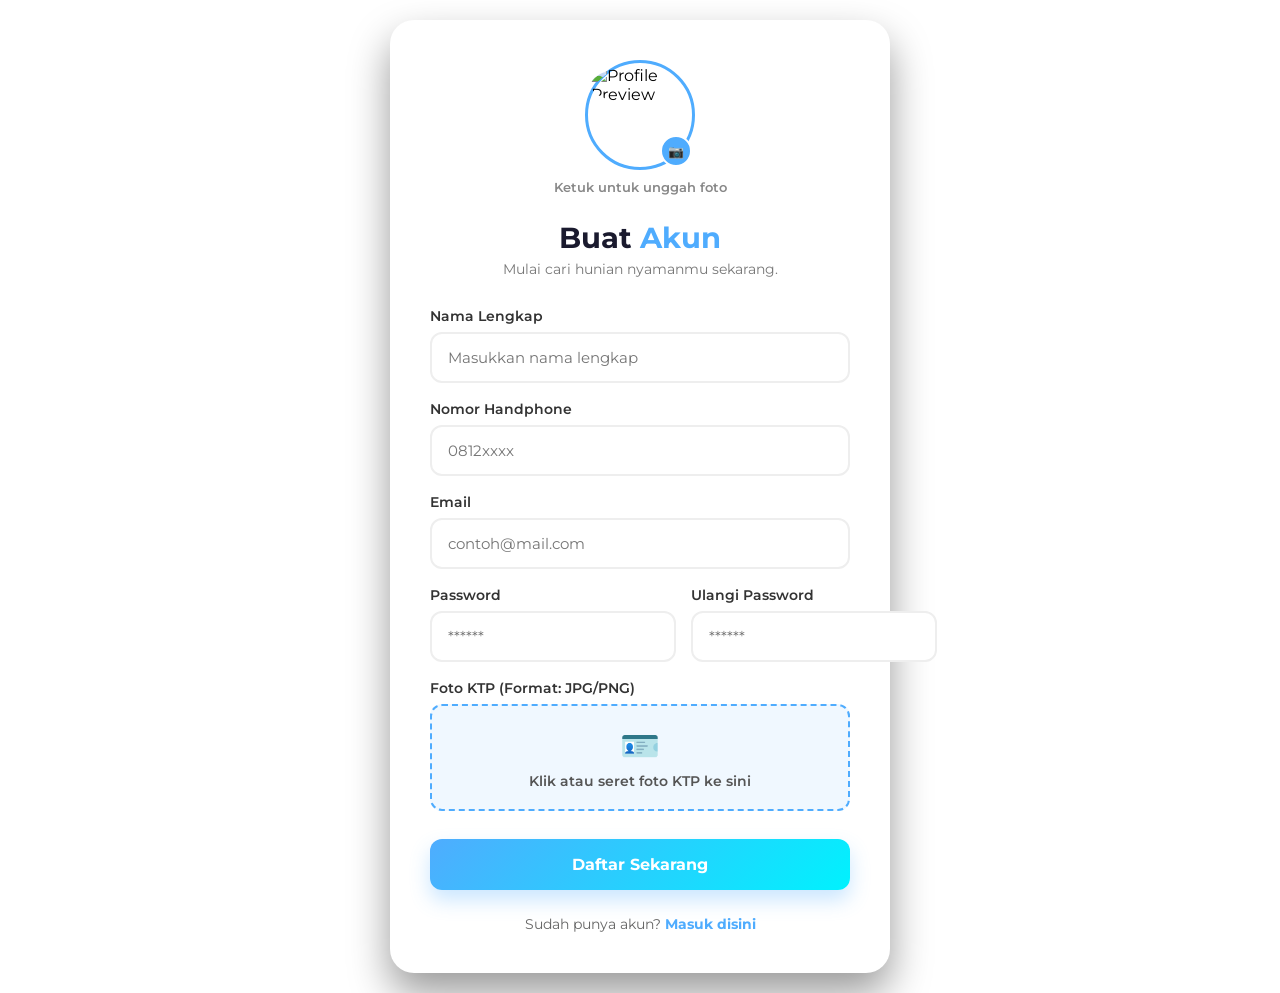
==== Tugas Web Kost an/daftarpage/daftar.html @ e8178f6f "Add files via upload" ====
<!doctype html>
<html lang="id">
  <head>
    <meta charset="UTF-8" />
    <meta name="viewport" content="width=device-width, initial-scale=1.0" />
    <title>Daftar Akun - Kost Modern</title>
    <link rel="stylesheet" href="daftar.css" />
    <link
      href="https://fonts.googleapis.com/css2?family=Montserrat:wght@400;600;700&display=swap"
      rel="stylesheet"
    />
    <link rel="icon" type="image/png" href="../icon/favicon-32x32.png" />
  </head>
  <body>
    <div class="register-wrapper">
      <div class="register-card">
        <div class="profile-upload">
          <div class="image-preview" id="imagePreview">
            <img
              src="https://cdn-icons-png.flaticon.com/512/149/149071.png"
              alt="Profile Preview"
              id="profileImg"
            />

            <label for="fileUpload" class="upload-label">
              <span class="icon-camera">📷</span>
            </label>
          </div>
          <!-- Tambah name="avatar_url" untuk database -->
          <input
            type="file"
            id="fileUpload"
            name="avatar_url"
            hidden
            accept="image/*"
          />
          <p class="upload-text">Ketuk untuk unggah foto</p>
        </div>
        <div class="register-header">
          <h2>Buat <span>Akun</span></h2>
          <p>Mulai cari hunian nyamanmu sekarang.</p>
        </div>

        <!-- Tambah id="registrationForm" untuk JavaScript -->
        <form action="#" class="register-form" id="registrationForm">
          <div class="input-group">
            <label>Nama Lengkap</label>
            <!-- Tambah name="name" -->
            <input
              type="text"
              name="name"
              placeholder="Masukkan nama lengkap"
              required
            />
          </div>

          <div class="input-group">
            <label>Nomor Handphone</label>
            <!-- Tambah name="phone" -->
            <input type="tel" name="phone" placeholder="0812xxxx" required />
          </div>

          <div class="input-group">
            <label>Email</label>
            <!-- Tambah name="email" -->
            <input
              type="email"
              name="email"
              placeholder="contoh@mail.com"
              required
            />
          </div>

          <div class="input-row">
            <div class="input-group">
              <label>Password</label>
              <!-- Tambah id="password" dan name="password" -->
              <input
                type="password"
                id="password"
                name="password"
                placeholder="******"
                required
              />
            </div>
            <div class="input-group">
              <label>Ulangi Password</label>
              <!-- Tambah id="confirmPassword" -->
              <input
                type="password"
                id="confirmPassword"
                placeholder="******"
                required
              />
            </div>
          </div>

          <div class="input-group">
            <label>Foto KTP (Format: JPG/PNG)</label>
            <div class="ktp-upload-area" id="ktpDropzone">
              <!-- Tambah name="ktp_url" -->
              <input
                type="file"
                id="ktpInput"
                name="ktp_url"
                hidden
                accept="image/*"
              />
              <div class="ktp-content">
                <span class="ktp-icon">🪪</span>
                <p id="ktpFileName">Klik atau seret foto KTP ke sini</p>
              </div>
            </div>
          </div>

          <button type="submit" class="btn-register">Daftar Sekarang</button>
        </form>

        <div class="register-footer">
          <p>
            Sudah punya akun? <a href="../LoginPage/login.html">Masuk disini</a>
          </p>
        </div>
      </div>
    </div>

    <!-- Panggil file JS lu di sini -->
    <script src="daftar.js"></script>
  </body>
</html>
---- Tugas Web Kost an/daftarpage/daftar.css ----
/* Reset & Base */
* {
  margin: 0;
  padding: 0;
  box-sizing: border-box;
  font-family: "Montserrat", sans-serif;
}

body {
  /* Background menggunakan gradasi navy agar senada dengan Navbar */

  min-height: 100vh;
  display: flex;
  justify-content: center;
  align-items: center;
  padding: 20px;
}

.register-wrapper {
  width: 100%;
  max-width: 500px;
}

.register-card {
  background: #ffffff;
  padding: 40px;
  border-radius: 24px;
  box-shadow: 0 20px 40px rgba(0, 0, 0, 0.4);
}

.register-header {
  text-align: center;
  margin-bottom: 30px;
}

.register-header h2 {
  font-size: 1.8rem;
  color: #1a1a2e;
  font-weight: 700;
}

.register-header h2 span {
  color: #4facfe;
}

.register-header p {
  color: #777;
  font-size: 0.9rem;
  margin-top: 5px;
}

/* Form Styling */
.register-form {
  display: flex;
  flex-direction: column;
  gap: 18px;
}

.input-group {
  display: flex;
  flex-direction: column;
  gap: 8px;
}

.input-group label {
  font-size: 0.85rem;
  font-weight: 600;
  color: #333;
}

.input-group input {
  padding: 14px 16px;
  border: 2px solid #eee;
  border-radius: 12px;
  font-size: 0.95rem;
  outline: none;
  transition: 0.3s;
}

.input-group input:focus {
  border-color: #4facfe;
  background-color: #f0f8ff;
}

/* Menyusun password sejajar di Desktop */
.input-row {
  display: flex;
  gap: 15px;
}

.input-row .input-group {
  flex: 1;
}

/* Button */
.btn-register {
  background: linear-gradient(135deg, #4facfe 0%, #00f2fe 100%);
  color: white;
  padding: 16px;
  border: none;
  border-radius: 12px;
  font-size: 1rem;
  font-weight: 700;
  cursor: pointer;
  margin-top: 10px;
  transition: 0.3s;
  box-shadow: 0 10px 20px rgba(79, 172, 254, 0.3);
}

.btn-register:hover {
  transform: translateY(-3px);
  box-shadow: 0 15px 25px rgba(79, 172, 254, 0.4);
}

/* Footer Link */
.register-footer {
  text-align: center;
  margin-top: 25px;
}

.register-footer p {
  font-size: 0.9rem;
  color: #666;
}

.register-footer a {
  color: #4facfe;
  text-decoration: none;
  font-weight: 700;
  transition: 0.3s;
}

.register-footer a:hover {
  text-decoration: underline;
}

/* --- PROFILE UPLOAD STYLE --- */
.profile-upload {
  display: flex;
  flex-direction: column;
  align-items: center;
  margin-bottom: 25px;
}

.image-preview {
  position: relative;
  width: 110px;
  height: 110px;
  border-radius: 50%;
  border: 3px solid #4facfe;
  padding: 3px;
  background: white;
}

.image-preview img {
  width: 100%;
  height: 100%;
  border-radius: 50%;
  object-fit: cover; /* Agar foto tidak gepeng */
}

.upload-label {
  position: absolute;
  bottom: 0;
  right: 0;
  background: #4facfe;
  width: 32px;
  height: 32px;
  border-radius: 50%;
  display: flex;
  justify-content: center;
  align-items: center;
  cursor: pointer;
  border: 2px solid white;
  transition: 0.3s;
  font-size: 0.8rem;
}

.upload-label:hover {
  background: #00f2fe;
  transform: scale(1.1);
}

.upload-text {
  font-size: 0.8rem;
  color: #888;
  margin-top: 10px;
  font-weight: 600;
}

/* --- KTP UPLOAD STYLE --- */
.ktp-upload-area {
  width: 100%;
  padding: 20px;
  border: 2px dashed #4facfe; /* Garis putus-putus biru */
  border-radius: 12px;
  background-color: #f0f8ff;
  text-align: center;
  cursor: pointer;
  transition: all 0.3s ease;
  display: flex;
  justify-content: center;
  align-items: center;
}

.ktp-upload-area:hover {
  background-color: #e1f0ff;
  border-color: #00f2fe;
}

.ktp-content {
  display: flex;
  flex-direction: column;
  gap: 8px;
}

.ktp-icon {
  font-size: 2rem;
}

#ktpFileName {
  font-size: 0.85rem;
  color: #555;
  font-weight: 600;
}

/* State saat file sudah terpilih */
.ktp-upload-area.file-selected {
  border-style: solid;
  background-color: #e7ffed; /* Hijau muda pucat */
  border-color: #2ecc71;
}

/* --- RESPONSIVE ANDROID --- */
@media (max-width: 480px) {
  .register-card {
    padding: 30px 20px;
  }

  .input-row {
    flex-direction: column; /* Password jadi atas bawah di HP */
    gap: 18px;
  }

  .register-header h2 {
    font-size: 1.5rem;
  }
}
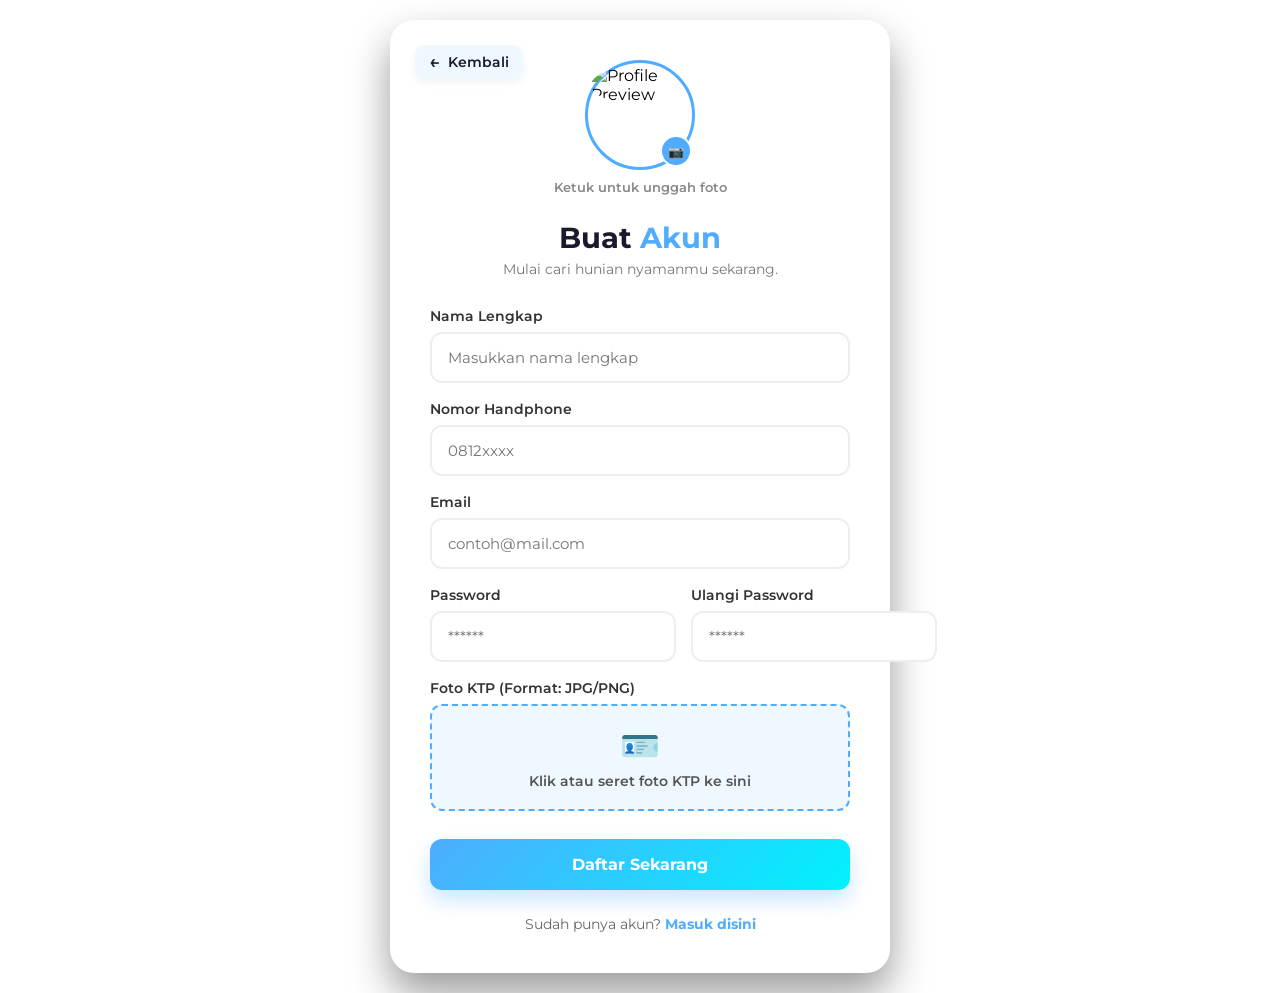
==== commit 05869115: "Add files via upload" ====
--- a/Tugas Web Kost an/daftarpage/daftar.html
+++ b/Tugas Web Kost an/daftarpage/daftar.html
@@ -14,6 +14,10 @@
   <body>
     <div class="register-wrapper">
       <div class="register-card">
+        <a href="../index.html" class="btn-back">
+          <span>&#8592;</span> Kembali
+        </a>
+
         <div class="profile-upload">
           <div class="image-preview" id="imagePreview">
             <img
@@ -21,12 +25,10 @@
               alt="Profile Preview"
               id="profileImg"
             />
-
             <label for="fileUpload" class="upload-label">
               <span class="icon-camera">📷</span>
             </label>
           </div>
-          <!-- Tambah name="avatar_url" untuk database -->
           <input
             type="file"
             id="fileUpload"
@@ -36,16 +38,15 @@
           />
           <p class="upload-text">Ketuk untuk unggah foto</p>
         </div>
+
         <div class="register-header">
           <h2>Buat <span>Akun</span></h2>
           <p>Mulai cari hunian nyamanmu sekarang.</p>
         </div>
 
-        <!-- Tambah id="registrationForm" untuk JavaScript -->
         <form action="#" class="register-form" id="registrationForm">
           <div class="input-group">
             <label>Nama Lengkap</label>
-            <!-- Tambah name="name" -->
             <input
               type="text"
               name="name"
@@ -56,13 +57,11 @@
 
           <div class="input-group">
             <label>Nomor Handphone</label>
-            <!-- Tambah name="phone" -->
             <input type="tel" name="phone" placeholder="0812xxxx" required />
           </div>
 
           <div class="input-group">
             <label>Email</label>
-            <!-- Tambah name="email" -->
             <input
               type="email"
               name="email"
@@ -74,7 +73,6 @@
           <div class="input-row">
             <div class="input-group">
               <label>Password</label>
-              <!-- Tambah id="password" dan name="password" -->
               <input
                 type="password"
                 id="password"
@@ -85,7 +83,6 @@
             </div>
             <div class="input-group">
               <label>Ulangi Password</label>
-              <!-- Tambah id="confirmPassword" -->
               <input
                 type="password"
                 id="confirmPassword"
@@ -98,7 +95,6 @@
           <div class="input-group">
             <label>Foto KTP (Format: JPG/PNG)</label>
             <div class="ktp-upload-area" id="ktpDropzone">
-              <!-- Tambah name="ktp_url" -->
               <input
                 type="file"
                 id="ktpInput"
@@ -124,7 +120,6 @@
       </div>
     </div>
 
-    <!-- Panggil file JS lu di sini -->
     <script src="daftar.js"></script>
   </body>
 </html>
--- a/Tugas Web Kost an/daftarpage/daftar.css
+++ b/Tugas Web Kost an/daftarpage/daftar.css
@@ -26,6 +26,7 @@
   padding: 40px;
   border-radius: 24px;
   box-shadow: 0 20px 40px rgba(0, 0, 0, 0.4);
+  position: relative;
 }
 
 .register-header {
@@ -231,6 +232,47 @@
   border-color: #2ecc71;
 }
 
+/* --- TOMBOL BACK DI DALAM CARD --- */
+.btn-back {
+  position: absolute;
+  top: 25px;
+  left: 25px;
+  display: inline-flex;
+  align-items: center;
+  gap: 8px;
+  text-decoration: none;
+  color: #1a1a2e;
+  font-weight: 600;
+  font-size: 0.85rem;
+  background: #f0f8ff;
+  padding: 8px 14px;
+  border-radius: 10px;
+  transition: all 0.3s ease;
+  box-shadow: 0 4px 10px rgba(0, 0, 0, 0.05);
+  z-index: 10;
+}
+
+.btn-back:hover {
+  background: #4facfe;
+  color: #ffffff;
+  transform: translateX(-5px);
+  box-shadow: 0 6px 15px rgba(79, 172, 254, 0.3);
+}
+
+.btn-back span {
+  font-size: 1.1rem;
+  line-height: 1;
+}
+
+@media (max-width: 480px) {
+  .btn-back {
+    top: 15px;
+    left: 15px;
+    padding: 6px 12px;
+    font-size: 0.8rem;
+  }
+}
+
 /* --- RESPONSIVE ANDROID --- */
 @media (max-width: 480px) {
   .register-card {
